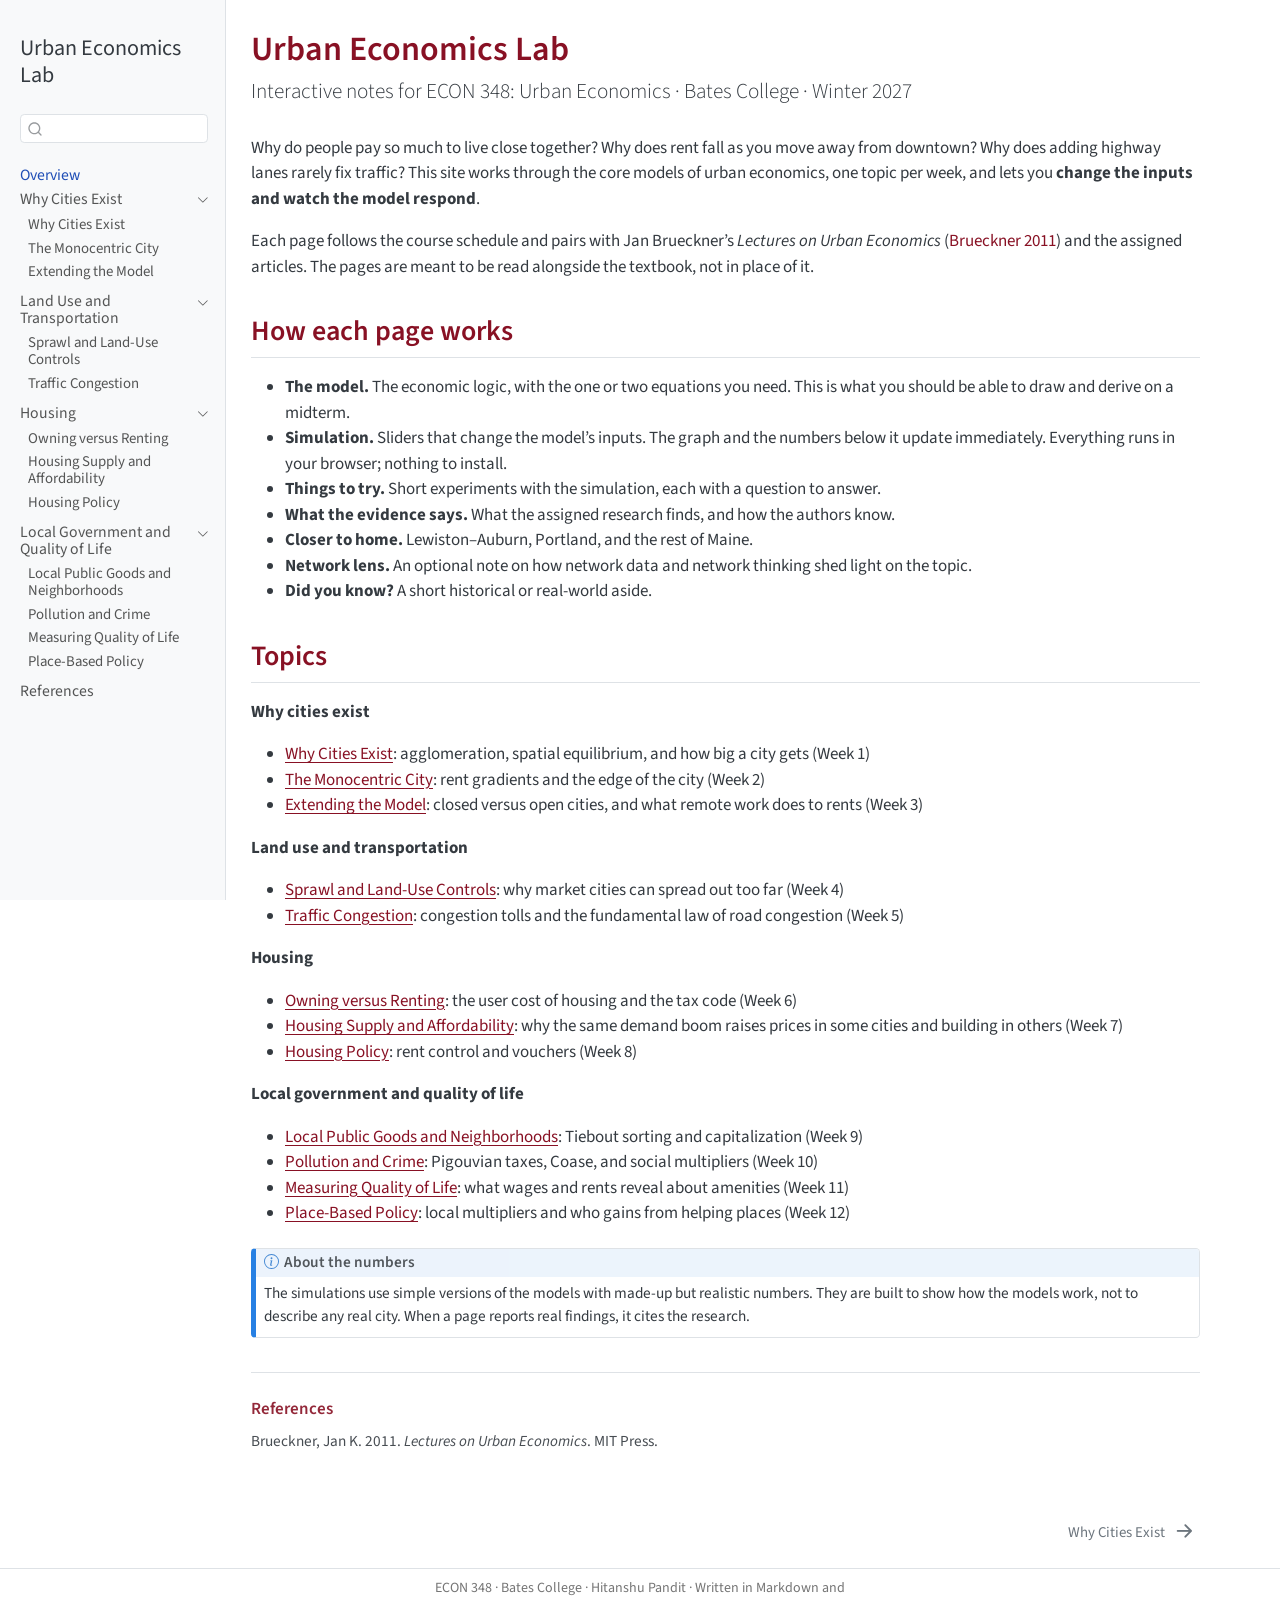
==== docs/index.html @ 3b9b89e2 "Urban Economics Lab: interactive notes for ECON 348 Twelve topic pages following the Winter 2027 syl" ====
<!DOCTYPE html>
<html xmlns="http://www.w3.org/1999/xhtml" lang="en" xml:lang="en"><head>

<meta charset="utf-8">
<meta name="generator" content="quarto-1.10.20">

<meta name="viewport" content="width=device-width, initial-scale=1.0, user-scalable=yes">


<title>Urban Economics Lab</title>
<style>
/* Default styles provided by pandoc.
** See https://pandoc.org/MANUAL.html#variables-for-html for config info.
*/
span.smallcaps{font-variant: small-caps;}
div.columns{display: flex; gap: 1.5em;}
div.column{flex: auto;}
@media screen {
div.columns{gap: min(4vw, 1.5em);}
div.column{overflow-x: auto;}
}
div.hanging-indent{margin-left: 1.5em; text-indent: -1.5em;}
ul.task-list{list-style: none;}
ul.task-list li input[type="checkbox"] {
  width: 0.8em;
  margin: 0 0.8em 0.2em -1em; /* quarto-specific, see https://github.com/quarto-dev/quarto-cli/issues/4556 */ 
  vertical-align: middle;
}
/* CSS for citations */
div.csl-bib-body { }
div.csl-entry {
  clear: both;
}
.hanging-indent div.csl-entry {
  margin-left:2em;
  text-indent:-2em;
}
div.csl-left-margin {
  min-width:2em;
  float:left;
}
div.csl-right-inline {
  margin-left:2em;
  padding-left:1em;
}
div.csl-indent {
  margin-left: 2em;
}</style>


<script src="site_libs/quarto-nav/quarto-nav.js"></script>
<script src="site_libs/quarto-nav/headroom.min.js"></script>
<script src="site_libs/clipboard/clipboard.min.js"></script>
<script src="site_libs/quarto-search/autocomplete.umd.js"></script>
<script src="site_libs/quarto-search/fuse.min.js"></script>
<script src="site_libs/quarto-search/quarto-search.js"></script>
<meta name="quarto:offset" content="./">
<link href="./why-cities.html" rel="next">
<script src="site_libs/quarto-html/quarto.js" type="module"></script>
<script src="site_libs/quarto-html/tabsets/tabsets.js" type="module"></script>
<script src="site_libs/quarto-html/popper.min.js"></script>
<script src="site_libs/quarto-html/tippy.umd.min.js"></script>
<script src="site_libs/quarto-html/anchor.min.js"></script>
<link href="site_libs/quarto-html/tippy.css" rel="stylesheet">
<link href="site_libs/quarto-html/quarto-syntax-highlighting-17888a1159294d3eb470f19f6f52f5a5.css" rel="stylesheet" id="quarto-text-highlighting-styles">
<script src="site_libs/bootstrap/bootstrap.min.js"></script>
<link href="site_libs/bootstrap/bootstrap-icons.css" rel="stylesheet">
<link href="site_libs/bootstrap/bootstrap-2c353fb1ee9795f3e46801e7bd733d82.min.css" rel="stylesheet" append-hash="true" id="quarto-bootstrap" data-mode="light">
<script id="quarto-search-options" type="application/json">{
  "location": "sidebar",
  "copy-button": false,
  "collapse-after": 3,
  "panel-placement": "start",
  "type": "textbox",
  "limit": 50,
  "keyboard-shortcut": [
    "f",
    "/",
    "s"
  ],
  "show-item-context": false,
  "language": {
    "search-no-results-text": "No results",
    "search-matching-documents-text": "matching documents",
    "search-copy-link-title": "Copy link to search",
    "search-hide-matches-text": "Hide additional matches",
    "search-more-match-text": "more match in this document",
    "search-more-matches-text": "more matches in this document",
    "search-clear-button-title": "Clear",
    "search-text-placeholder": "",
    "search-detached-cancel-button-title": "Cancel",
    "search-submit-button-title": "Submit",
    "search-label": "Search"
  }
}</script>


<link rel="stylesheet" href="styles.css">
</head>

<body class="nav-sidebar docked fullcontent quarto-light">

<div id="quarto-search-results"></div>
  <header id="quarto-header" class="headroom fixed-top">
  <nav class="quarto-secondary-nav">
    <div class="container-fluid d-flex">
      <button type="button" class="quarto-btn-toggle btn" data-bs-toggle="collapse" role="button" data-bs-target=".quarto-sidebar-collapse-item" aria-controls="quarto-sidebar" aria-expanded="false" aria-label="Toggle sidebar navigation" onclick="if (window.quartoToggleHeadroom) { window.quartoToggleHeadroom(); }">
        <i class="bi bi-layout-text-sidebar-reverse"></i>
      </button>
        <nav class="quarto-page-breadcrumbs" aria-label="breadcrumb"><ol class="breadcrumb"><li class="breadcrumb-item"><a href="./index.html">Overview</a></li></ol></nav>
        <a class="flex-grow-1" role="navigation" data-bs-toggle="collapse" data-bs-target=".quarto-sidebar-collapse-item" aria-controls="quarto-sidebar" aria-expanded="false" aria-label="Toggle sidebar navigation" onclick="if (window.quartoToggleHeadroom) { window.quartoToggleHeadroom(); }">      
        </a>
      <button type="button" class="btn quarto-search-button" aria-label="Search" onclick="window.quartoOpenSearch();">
        <i class="bi bi-search"></i>
      </button>
    </div>
  </nav>
</header>
<!-- content -->
<div id="quarto-content" class="quarto-container page-columns page-rows-contents page-layout-article">
<!-- sidebar -->
  <nav id="quarto-sidebar" class="sidebar collapse collapse-horizontal quarto-sidebar-collapse-item sidebar-navigation docked overflow-auto">
    <div class="pt-lg-2 mt-2 text-left sidebar-header">
    <div class="sidebar-title mb-0 py-0">
      <a href="./">Urban Economics Lab</a> 
    </div>
      </div>
        <div class="mt-2 flex-shrink-0 align-items-center">
        <div class="sidebar-search">
        <div id="quarto-search" class="" title="Search"></div>
        </div>
        </div>
    <div class="sidebar-menu-container"> 
    <ul class="list-unstyled mt-1">
        <li class="sidebar-item">
  <div class="sidebar-item-container"> 
  <a href="./index.html" class="sidebar-item-text sidebar-link active">
 <span class="menu-text">Overview</span></a>
  </div>
</li>
        <li class="sidebar-item sidebar-item-section">
      <div class="sidebar-item-container"> 
            <a class="sidebar-item-text sidebar-link text-start" data-bs-toggle="collapse" data-bs-target="#quarto-sidebar-section-1" role="navigation" aria-expanded="true">
 <span class="menu-text">Why Cities Exist</span></a>
          <a class="sidebar-item-toggle text-start" data-bs-toggle="collapse" data-bs-target="#quarto-sidebar-section-1" role="navigation" aria-expanded="true" aria-label="Toggle section">
            <i class="bi bi-chevron-right ms-2"></i>
          </a> 
      </div>
      <ul id="quarto-sidebar-section-1" class="collapse list-unstyled sidebar-section depth1 show">  
          <li class="sidebar-item">
  <div class="sidebar-item-container"> 
  <a href="./why-cities.html" class="sidebar-item-text sidebar-link">
 <span class="menu-text">Why Cities Exist</span></a>
  </div>
</li>
          <li class="sidebar-item">
  <div class="sidebar-item-container"> 
  <a href="./monocentric-city.html" class="sidebar-item-text sidebar-link">
 <span class="menu-text">The Monocentric City</span></a>
  </div>
</li>
          <li class="sidebar-item">
  <div class="sidebar-item-container"> 
  <a href="./extending-model.html" class="sidebar-item-text sidebar-link">
 <span class="menu-text">Extending the Model</span></a>
  </div>
</li>
      </ul>
  </li>
        <li class="sidebar-item sidebar-item-section">
      <div class="sidebar-item-container"> 
            <a class="sidebar-item-text sidebar-link text-start" data-bs-toggle="collapse" data-bs-target="#quarto-sidebar-section-2" role="navigation" aria-expanded="true">
 <span class="menu-text">Land Use and Transportation</span></a>
          <a class="sidebar-item-toggle text-start" data-bs-toggle="collapse" data-bs-target="#quarto-sidebar-section-2" role="navigation" aria-expanded="true" aria-label="Toggle section">
            <i class="bi bi-chevron-right ms-2"></i>
          </a> 
      </div>
      <ul id="quarto-sidebar-section-2" class="collapse list-unstyled sidebar-section depth1 show">  
          <li class="sidebar-item">
  <div class="sidebar-item-container"> 
  <a href="./sprawl.html" class="sidebar-item-text sidebar-link">
 <span class="menu-text">Sprawl and Land-Use Controls</span></a>
  </div>
</li>
          <li class="sidebar-item">
  <div class="sidebar-item-container"> 
  <a href="./congestion.html" class="sidebar-item-text sidebar-link">
 <span class="menu-text">Traffic Congestion</span></a>
  </div>
</li>
      </ul>
  </li>
        <li class="sidebar-item sidebar-item-section">
      <div class="sidebar-item-container"> 
            <a class="sidebar-item-text sidebar-link text-start" data-bs-toggle="collapse" data-bs-target="#quarto-sidebar-section-3" role="navigation" aria-expanded="true">
 <span class="menu-text">Housing</span></a>
          <a class="sidebar-item-toggle text-start" data-bs-toggle="collapse" data-bs-target="#quarto-sidebar-section-3" role="navigation" aria-expanded="true" aria-label="Toggle section">
            <i class="bi bi-chevron-right ms-2"></i>
          </a> 
      </div>
      <ul id="quarto-sidebar-section-3" class="collapse list-unstyled sidebar-section depth1 show">  
          <li class="sidebar-item">
  <div class="sidebar-item-container"> 
  <a href="./tenure-choice.html" class="sidebar-item-text sidebar-link">
 <span class="menu-text">Owning versus Renting</span></a>
  </div>
</li>
          <li class="sidebar-item">
  <div class="sidebar-item-container"> 
  <a href="./housing-supply.html" class="sidebar-item-text sidebar-link">
 <span class="menu-text">Housing Supply and Affordability</span></a>
  </div>
</li>
          <li class="sidebar-item">
  <div class="sidebar-item-container"> 
  <a href="./housing-policy.html" class="sidebar-item-text sidebar-link">
 <span class="menu-text">Housing Policy</span></a>
  </div>
</li>
      </ul>
  </li>
        <li class="sidebar-item sidebar-item-section">
      <div class="sidebar-item-container"> 
            <a class="sidebar-item-text sidebar-link text-start" data-bs-toggle="collapse" data-bs-target="#quarto-sidebar-section-4" role="navigation" aria-expanded="true">
 <span class="menu-text">Local Government and Quality of Life</span></a>
          <a class="sidebar-item-toggle text-start" data-bs-toggle="collapse" data-bs-target="#quarto-sidebar-section-4" role="navigation" aria-expanded="true" aria-label="Toggle section">
            <i class="bi bi-chevron-right ms-2"></i>
          </a> 
      </div>
      <ul id="quarto-sidebar-section-4" class="collapse list-unstyled sidebar-section depth1 show">  
          <li class="sidebar-item">
  <div class="sidebar-item-container"> 
  <a href="./neighborhoods.html" class="sidebar-item-text sidebar-link">
 <span class="menu-text">Local Public Goods and Neighborhoods</span></a>
  </div>
</li>
          <li class="sidebar-item">
  <div class="sidebar-item-container"> 
  <a href="./pollution-crime.html" class="sidebar-item-text sidebar-link">
 <span class="menu-text">Pollution and Crime</span></a>
  </div>
</li>
          <li class="sidebar-item">
  <div class="sidebar-item-container"> 
  <a href="./quality-of-life.html" class="sidebar-item-text sidebar-link">
 <span class="menu-text">Measuring Quality of Life</span></a>
  </div>
</li>
          <li class="sidebar-item">
  <div class="sidebar-item-container"> 
  <a href="./place-based.html" class="sidebar-item-text sidebar-link">
 <span class="menu-text">Place-Based Policy</span></a>
  </div>
</li>
      </ul>
  </li>
        <li class="sidebar-item">
  <div class="sidebar-item-container"> 
  <a href="./references.html" class="sidebar-item-text sidebar-link">
 <span class="menu-text">References</span></a>
  </div>
</li>
    </ul>
    </div>
</nav>
<div id="quarto-sidebar-glass" class="quarto-sidebar-collapse-item" data-bs-toggle="collapse" data-bs-target=".quarto-sidebar-collapse-item"></div>
<!-- margin-sidebar -->
    
<!-- main -->
<main class="content" id="quarto-document-content">

<header id="title-block-header" class="quarto-title-block default">
<div class="quarto-title">
<h1 class="title">Urban Economics Lab</h1>
<p class="subtitle lead">Interactive notes for ECON 348: Urban Economics · Bates College · Winter 2027</p>
</div>



<div class="quarto-title-meta">

    
  
    
  </div>
  


</header>


<p>Why do people pay so much to live close together? Why does rent fall as you move away from downtown? Why does adding highway lanes rarely fix traffic? This site works through the core models of urban economics, one topic per week, and lets you <strong>change the inputs and watch the model respond</strong>.</p>
<p>Each page follows the course schedule and pairs with Jan Brueckner’s <em>Lectures on Urban Economics</em> <span class="citation" data-cites="brueckner2011">(<a href="#ref-brueckner2011" role="doc-biblioref">Brueckner 2011</a>)</span> and the assigned articles. The pages are meant to be read alongside the textbook, not in place of it.</p>
<section id="how-each-page-works" class="level2">
<h2 class="anchored" data-anchor-id="how-each-page-works">How each page works</h2>
<ul>
<li><strong>The model.</strong> The economic logic, with the one or two equations you need. This is what you should be able to draw and derive on a midterm.</li>
<li><strong>Simulation.</strong> Sliders that change the model’s inputs. The graph and the numbers below it update immediately. Everything runs in your browser; nothing to install.</li>
<li><strong>Things to try.</strong> Short experiments with the simulation, each with a question to answer.</li>
<li><strong>What the evidence says.</strong> What the assigned research finds, and how the authors know.</li>
<li><strong>Closer to home.</strong> Lewiston–Auburn, Portland, and the rest of Maine.</li>
<li><strong>Network lens.</strong> An optional note on how network data and network thinking shed light on the topic.</li>
<li><strong>Did you know?</strong> A short historical or real-world aside.</li>
</ul>
</section>
<section id="topics" class="level2">
<h2 class="anchored" data-anchor-id="topics">Topics</h2>
<p><strong>Why cities exist</strong></p>
<ul>
<li><a href="./why-cities.html">Why Cities Exist</a>: agglomeration, spatial equilibrium, and how big a city gets (Week 1)</li>
<li><a href="./monocentric-city.html">The Monocentric City</a>: rent gradients and the edge of the city (Week 2)</li>
<li><a href="./extending-model.html">Extending the Model</a>: closed versus open cities, and what remote work does to rents (Week 3)</li>
</ul>
<p><strong>Land use and transportation</strong></p>
<ul>
<li><a href="./sprawl.html">Sprawl and Land-Use Controls</a>: why market cities can spread out too far (Week 4)</li>
<li><a href="./congestion.html">Traffic Congestion</a>: congestion tolls and the fundamental law of road congestion (Week 5)</li>
</ul>
<p><strong>Housing</strong></p>
<ul>
<li><a href="./tenure-choice.html">Owning versus Renting</a>: the user cost of housing and the tax code (Week 6)</li>
<li><a href="./housing-supply.html">Housing Supply and Affordability</a>: why the same demand boom raises prices in some cities and building in others (Week 7)</li>
<li><a href="./housing-policy.html">Housing Policy</a>: rent control and vouchers (Week 8)</li>
</ul>
<p><strong>Local government and quality of life</strong></p>
<ul>
<li><a href="./neighborhoods.html">Local Public Goods and Neighborhoods</a>: Tiebout sorting and capitalization (Week 9)</li>
<li><a href="./pollution-crime.html">Pollution and Crime</a>: Pigouvian taxes, Coase, and social multipliers (Week 10)</li>
<li><a href="./quality-of-life.html">Measuring Quality of Life</a>: what wages and rents reveal about amenities (Week 11)</li>
<li><a href="./place-based.html">Place-Based Policy</a>: local multipliers and who gains from helping places (Week 12)</li>
</ul>
<div class="callout callout-style-default callout-note callout-titled">
<div class="callout-header d-flex align-content-center">
<div class="callout-icon-container">
<i class="callout-icon"></i>
</div>
<div class="callout-title-container flex-fill">
<span class="screen-reader-only">Note</span>About the numbers
</div>
</div>
<div class="callout-body-container callout-body">
<p>The simulations use simple versions of the models with made-up but realistic numbers. They are built to show how the models work, not to describe any real city. When a page reports real findings, it cites the research.</p>
</div>
</div>



</section>

<div id="quarto-appendix" class="default"><section class="quarto-appendix-contents" role="doc-bibliography" id="quarto-bibliography"><h2 class="anchored quarto-appendix-heading">References</h2><div id="refs" class="references csl-bib-body hanging-indent" role="list">
<div id="ref-brueckner2011" class="csl-entry" role="listitem">
Brueckner, Jan K. 2011. <em>Lectures on Urban Economics</em>. MIT Press.
</div>
</div></section></div></main> <!-- /main -->
<script id="quarto-html-after-body" type="application/javascript">
  window.document.addEventListener("DOMContentLoaded", function (event) {
    const icon = "";
    const anchorJS = new window.AnchorJS();
    anchorJS.options = {
      placement: 'right',
      icon: icon
    };
    anchorJS.add('.anchored');
    const isCodeAnnotation = (el) => {
      for (const clz of el.classList) {
        if (clz.startsWith('code-annotation-')) {                     
          return true;
        }
      }
      return false;
    }
    const onCopySuccess = function(e) {
      // button target
      const button = e.trigger;
      // don't keep focus
      button.blur();
      // flash "checked"
      button.classList.add('code-copy-button-checked');
      var currentTitle = button.getAttribute("title");
      button.setAttribute("title", "Copied!");
      let tooltip;
      if (window.bootstrap) {
        button.setAttribute("data-bs-toggle", "tooltip");
        button.setAttribute("data-bs-placement", "left");
        button.setAttribute("data-bs-title", "Copied!");
        tooltip = new bootstrap.Tooltip(button, 
          { trigger: "manual", 
            customClass: "code-copy-button-tooltip",
            offset: [0, -8]});
        tooltip.show();    
      }
      setTimeout(function() {
        if (tooltip) {
          tooltip.hide();
          button.removeAttribute("data-bs-title");
          button.removeAttribute("data-bs-toggle");
          button.removeAttribute("data-bs-placement");
        }
        button.setAttribute("title", currentTitle);
        button.classList.remove('code-copy-button-checked');
      }, 1000);
      // clear code selection
      e.clearSelection();
    }
    const getTextToCopy = function(trigger) {
      const outerScaffold = trigger.parentElement.cloneNode(true);
      const codeEl = outerScaffold.querySelector('code');
      for (const childEl of codeEl.children) {
        if (isCodeAnnotation(childEl)) {
          childEl.remove();
        }
      }
      return codeEl.innerText;
    }
    const clipboard = new window.ClipboardJS('.code-copy-button:not([data-in-quarto-modal])', {
      text: getTextToCopy
    });
    clipboard.on('success', onCopySuccess);
    if (window.document.getElementById('quarto-embedded-source-code-modal')) {
      const clipboardModal = new window.ClipboardJS('.code-copy-button[data-in-quarto-modal]', {
        text: getTextToCopy,
        container: window.document.getElementById('quarto-embedded-source-code-modal')
      });
      clipboardModal.on('success', onCopySuccess);
    }
      var localhostRegex = new RegExp(/^(?:http|https):\/\/localhost\:?[0-9]*\//);
      var mailtoRegex = new RegExp(/^mailto:/);
        var filterRegex = new RegExp('/' + window.location.host + '/');
      var isInternal = (href) => {
          return filterRegex.test(href) || localhostRegex.test(href) || mailtoRegex.test(href);
      }
      // Inspect non-navigation links and adorn them if external
     var links = window.document.querySelectorAll('a[href]:not(.nav-link):not(.navbar-brand):not(.toc-action):not(.sidebar-link):not(.sidebar-item-toggle):not(.pagination-link):not(.no-external):not([aria-hidden]):not(.dropdown-item):not(.quarto-navigation-tool):not(.about-link)');
      for (var i=0; i<links.length; i++) {
        const link = links[i];
        if (!isInternal(link.href)) {
          // undo the damage that might have been done by quarto-nav.js in the case of
          // links that we want to consider external
          if (link.dataset.originalHref !== undefined) {
            link.href = link.dataset.originalHref;
          }
        }
      }
    function tippyHover(el, contentFn, onTriggerFn, onUntriggerFn) {
      const config = {
        allowHTML: true,
        maxWidth: 500,
        delay: 100,
        arrow: false,
        appendTo: function(el) {
            return el.parentElement;
        },
        interactive: true,
        interactiveBorder: 10,
        theme: 'quarto',
        placement: 'bottom-start',
      };
      if (contentFn) {
        config.content = contentFn;
      }
      if (onTriggerFn) {
        config.onTrigger = onTriggerFn;
      }
      if (onUntriggerFn) {
        config.onUntrigger = onUntriggerFn;
      }
      window.tippy(el, config); 
    }
    const noterefs = window.document.querySelectorAll('a[role="doc-noteref"]');
    for (var i=0; i<noterefs.length; i++) {
      const ref = noterefs[i];
      tippyHover(ref, function() {
        // use id or data attribute instead here
        let href = ref.getAttribute('data-footnote-href') || ref.getAttribute('href');
        try { href = new URL(href).hash; } catch {}
        const id = href.replace(/^#\/?/, "");
        const note = window.document.getElementById(id);
        if (note) {
          return note.innerHTML;
        } else {
          return "";
        }
      });
    }
    const xrefs = window.document.querySelectorAll('a.quarto-xref');
    const processXRef = (id, note) => {
      // Strip column container classes
      const stripColumnClz = (el) => {
        el.classList.remove("page-full", "page-columns");
        if (el.children) {
          for (const child of el.children) {
            stripColumnClz(child);
          }
        }
      }
      stripColumnClz(note)
      if (id === null || id.startsWith('sec-')) {
        // Special case sections, only their first couple elements
        const container = document.createElement("div");
        if (note.children && note.children.length > 2) {
          container.appendChild(note.children[0].cloneNode(true));
          for (let i = 1; i < note.children.length; i++) {
            const child = note.children[i];
            if (child.tagName === "P" && child.innerText === "") {
              continue;
            } else {
              container.appendChild(child.cloneNode(true));
              break;
            }
          }
          if (window.Quarto?.typesetMath) {
            window.Quarto.typesetMath(container);
          }
          return container.innerHTML
        } else {
          if (window.Quarto?.typesetMath) {
            window.Quarto.typesetMath(note);
          }
          return note.innerHTML;
        }
      } else {
        // Remove any anchor links if they are present
        const anchorLink = note.querySelector('a.anchorjs-link');
        if (anchorLink) {
          anchorLink.remove();
        }
        if (window.Quarto?.typesetMath) {
          window.Quarto.typesetMath(note);
        }
        if (note.classList.contains("callout")) {
          return note.outerHTML;
        } else {
          return note.innerHTML;
        }
      }
    }
    for (var i=0; i<xrefs.length; i++) {
      const xref = xrefs[i];
      tippyHover(xref, undefined, function(instance) {
        instance.disable();
        let url = xref.getAttribute('href');
        let hash = undefined; 
        if (url.startsWith('#')) {
          hash = url;
        } else {
          try { hash = new URL(url).hash; } catch {}
        }
        if (hash) {
          const id = hash.replace(/^#\/?/, "");
          const note = window.document.getElementById(id);
          if (note !== null) {
            try {
              const html = processXRef(id, note.cloneNode(true));
              instance.setContent(html);
            } finally {
              instance.enable();
              instance.show();
            }
          } else {
            // See if we can fetch this
            fetch(url.split('#')[0])
            .then(res => res.text())
            .then(html => {
              const parser = new DOMParser();
              const htmlDoc = parser.parseFromString(html, "text/html");
              const note = htmlDoc.getElementById(id);
              if (note !== null) {
                const html = processXRef(id, note);
                instance.setContent(html);
              } 
            }).finally(() => {
              instance.enable();
              instance.show();
            });
          }
        } else {
          // See if we can fetch a full url (with no hash to target)
          // This is a special case and we should probably do some content thinning / targeting
          fetch(url)
          .then(res => res.text())
          .then(html => {
            const parser = new DOMParser();
            const htmlDoc = parser.parseFromString(html, "text/html");
            const note = htmlDoc.querySelector('main.content');
            if (note !== null) {
              // This should only happen for chapter cross references
              // (since there is no id in the URL)
              // remove the first header
              if (note.children.length > 0 && note.children[0].tagName === "HEADER") {
                note.children[0].remove();
              }
              const html = processXRef(null, note);
              instance.setContent(html);
            } 
          }).finally(() => {
            instance.enable();
            instance.show();
          });
        }
      }, function(instance) {
      });
    }
        let selectedAnnoteEl;
        const selectorForAnnotation = ( cell, annotation) => {
          let cellAttr = 'data-code-cell="' + cell + '"';
          let lineAttr = 'data-code-annotation="' +  annotation + '"';
          const selector = 'span[' + cellAttr + '][' + lineAttr + ']';
          return selector;
        }
        const selectCodeLines = (annoteEl) => {
          const doc = window.document;
          const targetCell = annoteEl.getAttribute("data-target-cell");
          const targetAnnotation = annoteEl.getAttribute("data-target-annotation");
          const annoteSpan = window.document.querySelector(selectorForAnnotation(targetCell, targetAnnotation));
          const lines = annoteSpan.getAttribute("data-code-lines").split(",");
          const lineIds = lines.map((line) => {
            return targetCell + "-" + line;
          })
          let top = null;
          let height = null;
          let parent = null;
          if (lineIds.length > 0) {
              //compute the position of the single el (top and bottom and make a div)
              const el = window.document.getElementById(lineIds[0]);
              top = el.offsetTop;
              height = el.offsetHeight;
              parent = el.parentElement.parentElement;
            if (lineIds.length > 1) {
              const lastEl = window.document.getElementById(lineIds[lineIds.length - 1]);
              const bottom = lastEl.offsetTop + lastEl.offsetHeight;
              height = bottom - top;
            }
            if (top !== null && height !== null && parent !== null) {
              // cook up a div (if necessary) and position it 
              let div = window.document.getElementById("code-annotation-line-highlight");
              if (div === null) {
                div = window.document.createElement("div");
                div.setAttribute("id", "code-annotation-line-highlight");
                div.style.position = 'absolute';
                parent.appendChild(div);
              }
              div.style.top = top - 2 + "px";
              div.style.height = height + 4 + "px";
              div.style.left = 0;
              let gutterDiv = window.document.getElementById("code-annotation-line-highlight-gutter");
              if (gutterDiv === null) {
                gutterDiv = window.document.createElement("div");
                gutterDiv.setAttribute("id", "code-annotation-line-highlight-gutter");
                gutterDiv.style.position = 'absolute';
                const codeCell = window.document.getElementById(targetCell);
                const gutter = codeCell.querySelector('.code-annotation-gutter');
                gutter.appendChild(gutterDiv);
              }
              gutterDiv.style.top = top - 2 + "px";
              gutterDiv.style.height = height + 4 + "px";
            }
            selectedAnnoteEl = annoteEl;
          }
        };
        const unselectCodeLines = () => {
          const elementsIds = ["code-annotation-line-highlight", "code-annotation-line-highlight-gutter"];
          elementsIds.forEach((elId) => {
            const div = window.document.getElementById(elId);
            if (div) {
              div.remove();
            }
          });
          selectedAnnoteEl = undefined;
        };
          // Handle positioning of the toggle
      window.addEventListener(
        "resize",
        throttle(() => {
          elRect = undefined;
          if (selectedAnnoteEl) {
            selectCodeLines(selectedAnnoteEl);
          }
        }, 10)
      );
      function throttle(fn, ms) {
      let throttle = false;
      let timer;
        return (...args) => {
          if(!throttle) { // first call gets through
              fn.apply(this, args);
              throttle = true;
          } else { // all the others get throttled
              if(timer) clearTimeout(timer); // cancel #2
              timer = setTimeout(() => {
                fn.apply(this, args);
                timer = throttle = false;
              }, ms);
          }
        };
      }
        // Attach click handler to the DT
        const annoteDls = window.document.querySelectorAll('dt[data-target-cell]');
        for (const annoteDlNode of annoteDls) {
          annoteDlNode.addEventListener('click', (event) => {
            const clickedEl = event.target;
            if (clickedEl !== selectedAnnoteEl) {
              unselectCodeLines();
              const activeEl = window.document.querySelector('dt[data-target-cell].code-annotation-active');
              if (activeEl) {
                activeEl.classList.remove('code-annotation-active');
              }
              selectCodeLines(clickedEl);
              clickedEl.classList.add('code-annotation-active');
            } else {
              // Unselect the line
              unselectCodeLines();
              clickedEl.classList.remove('code-annotation-active');
            }
          });
        }
    const findCites = (el) => {
      const parentEl = el.parentElement;
      if (parentEl) {
        const cites = parentEl.dataset.cites;
        if (cites) {
          return {
            el,
            cites: cites.split(' ')
          };
        } else {
          return findCites(el.parentElement)
        }
      } else {
        return undefined;
      }
    };
    var bibliorefs = window.document.querySelectorAll('a[role="doc-biblioref"]');
    for (var i=0; i<bibliorefs.length; i++) {
      const ref = bibliorefs[i];
      const citeInfo = findCites(ref);
      if (citeInfo) {
        tippyHover(citeInfo.el, function() {
          var popup = window.document.createElement('div');
          citeInfo.cites.forEach(function(cite) {
            var citeDiv = window.document.createElement('div');
            citeDiv.classList.add('hanging-indent');
            citeDiv.classList.add('csl-entry');
            var biblioDiv = window.document.getElementById('ref-' + cite);
            if (biblioDiv) {
              citeDiv.innerHTML = biblioDiv.innerHTML;
            }
            popup.appendChild(citeDiv);
          });
          return popup.innerHTML;
        });
      }
    }
  });
  </script>
<nav class="page-navigation">
  <div class="nav-page nav-page-previous">
  </div>
  <div class="nav-page nav-page-next">
      <a href="./why-cities.html" class="pagination-link" aria-label="Why Cities Exist">
        <span class="nav-page-text">Why Cities Exist</span> <i class="bi bi-arrow-right-short"></i>
      </a>
  </div>
</nav>
</div> <!-- /content -->
<footer class="footer">
  <div class="nav-footer">
    <div class="nav-footer-left">
      &nbsp;
    </div>   
    <div class="nav-footer-center">
<p>ECON 348 · Bates College · Hitanshu Pandit · Written in Markdown and rendered with Quarto</p>
</div>
    <div class="nav-footer-right">
      &nbsp;
    </div>
  </div>
</footer>




</body></html>
---- docs/site_libs/quarto-html/tippy.css ----
.tippy-box[data-animation=fade][data-state=hidden]{opacity:0}[data-tippy-root]{max-width:calc(100vw - 10px)}.tippy-box{position:relative;background-color:#333;color:#fff;border-radius:4px;font-size:14px;line-height:1.4;white-space:normal;outline:0;transition-property:transform,visibility,opacity}.tippy-box[data-placement^=top]>.tippy-arrow{bottom:0}.tippy-box[data-placement^=top]>.tippy-arrow:before{bottom:-7px;left:0;border-width:8px 8px 0;border-top-color:initial;transform-origin:center top}.tippy-box[data-placement^=bottom]>.tippy-arrow{top:0}.tippy-box[data-placement^=bottom]>.tippy-arrow:before{top:-7px;left:0;border-width:0 8px 8px;border-bottom-color:initial;transform-origin:center bottom}.tippy-box[data-placement^=left]>.tippy-arrow{right:0}.tippy-box[data-placement^=left]>.tippy-arrow:before{border-width:8px 0 8px 8px;border-left-color:initial;right:-7px;transform-origin:center left}.tippy-box[data-placement^=right]>.tippy-arrow{left:0}.tippy-box[data-placement^=right]>.tippy-arrow:before{left:-7px;border-width:8px 8px 8px 0;border-right-color:initial;transform-origin:center right}.tippy-box[data-inertia][data-state=visible]{transition-timing-function:cubic-bezier(.54,1.5,.38,1.11)}.tippy-arrow{width:16px;height:16px;color:#333}.tippy-arrow:before{content:"";position:absolute;border-color:transparent;border-style:solid}.tippy-content{position:relative;padding:5px 9px;z-index:1}
---- docs/site_libs/quarto-html/quarto-syntax-highlighting-17888a1159294d3eb470f19f6f52f5a5.css ----
/* quarto syntax highlight colors */
:root {
  --quarto-hl-ot-color: #003B4F;
  --quarto-hl-at-color: #657422;
  --quarto-hl-ss-color: #20794D;
  --quarto-hl-an-color: #5E5E5E;
  --quarto-hl-fu-color: #4758AB;
  --quarto-hl-st-color: #20794D;
  --quarto-hl-cf-color: #003B4F;
  --quarto-hl-op-color: #5E5E5E;
  --quarto-hl-er-color: #AD0000;
  --quarto-hl-bn-color: #AD0000;
  --quarto-hl-al-color: #AD0000;
  --quarto-hl-va-color: #111111;
  --quarto-hl-bu-color: inherit;
  --quarto-hl-ex-color: inherit;
  --quarto-hl-pp-color: #AD0000;
  --quarto-hl-in-color: #5E5E5E;
  --quarto-hl-vs-color: #20794D;
  --quarto-hl-wa-color: #5E5E5E;
  --quarto-hl-do-color: #5E5E5E;
  --quarto-hl-im-color: #00769E;
  --quarto-hl-ch-color: #20794D;
  --quarto-hl-dt-color: #AD0000;
  --quarto-hl-fl-color: #AD0000;
  --quarto-hl-co-color: #5E5E5E;
  --quarto-hl-cv-color: #5E5E5E;
  --quarto-hl-cn-color: #8f5902;
  --quarto-hl-sc-color: #5E5E5E;
  --quarto-hl-dv-color: #AD0000;
  --quarto-hl-kw-color: #003B4F;
}

/* other quarto variables */
:root {
  --quarto-font-monospace: SFMono-Regular, Menlo, Monaco, Consolas, "Liberation Mono", "Courier New", monospace;
}

/* syntax highlight based on Pandoc's rules */
pre > code.sourceCode > span {
  color: #003B4F;
}

code.sourceCode > span {
  color: #003B4F;
}

div.sourceCode,
div.sourceCode pre.sourceCode {
  color: #003B4F;
}

/* Normal */
code span {
  color: #003B4F;
}

/* Alert */
code span.al {
  color: #AD0000;
  font-style: inherit;
}

/* Annotation */
code span.an {
  color: #5E5E5E;
  font-style: inherit;
}

/* Attribute */
code span.at {
  color: #657422;
  font-style: inherit;
}

/* BaseN */
code span.bn {
  color: #AD0000;
  font-style: inherit;
}

/* BuiltIn */
code span.bu {
  font-style: inherit;
}

/* ControlFlow */
code span.cf {
  color: #003B4F;
  font-weight: bold;
  font-style: inherit;
}

/* Char */
code span.ch {
  color: #20794D;
  font-style: inherit;
}

/* Constant */
code span.cn {
  color: #8f5902;
  font-style: inherit;
}

/* Comment */
code span.co {
  color: #5E5E5E;
  font-style: inherit;
}

/* CommentVar */
code span.cv {
  color: #5E5E5E;
  font-style: italic;
}

/* Documentation */
code span.do {
  color: #5E5E5E;
  font-style: italic;
}

/* DataType */
code span.dt {
  color: #AD0000;
  font-style: inherit;
}

/* DecVal */
code span.dv {
  color: #AD0000;
  font-style: inherit;
}

/* Error */
code span.er {
  color: #AD0000;
  font-style: inherit;
}

/* Extension */
code span.ex {
  font-style: inherit;
}

/* Float */
code span.fl {
  color: #AD0000;
  font-style: inherit;
}

/* Function */
code span.fu {
  color: #4758AB;
  font-style: inherit;
}

/* Import */
code span.im {
  color: #00769E;
  font-style: inherit;
}

/* Information */
code span.in {
  color: #5E5E5E;
  font-style: inherit;
}

/* Keyword */
code span.kw {
  color: #003B4F;
  font-weight: bold;
  font-style: inherit;
}

/* Operator */
code span.op {
  color: #5E5E5E;
  font-style: inherit;
}

/* Other */
code span.ot {
  color: #003B4F;
  font-style: inherit;
}

/* Preprocessor */
code span.pp {
  color: #AD0000;
  font-style: inherit;
}

/* SpecialChar */
code span.sc {
  color: #5E5E5E;
  font-style: inherit;
}

/* SpecialString */
code span.ss {
  color: #20794D;
  font-style: inherit;
}

/* String */
code span.st {
  color: #20794D;
  font-style: inherit;
}

/* Variable */
code span.va {
  color: #111111;
  font-style: inherit;
}

/* VerbatimString */
code span.vs {
  color: #20794D;
  font-style: inherit;
}

/* Warning */
code span.wa {
  color: #5E5E5E;
  font-style: italic;
}

.prevent-inlining {
  content: "</";
}

/*# sourceMappingURL=fadfc755eec066e9e3d699cf819c3e33.css.map */
---- docs/styles.css ----
/* Bates garnet accents for the ECON 348 Urban Economics Lab */
:root {
  --garnet: #881124;
}

h1.title, h2, h3 {
  color: var(--garnet);
}

a {
  color: var(--garnet);
}

/* Simulation panels */
.sim {
  border: 1px solid rgba(136, 17, 36, 0.25);
  border-radius: 6px;
  padding: 0.75rem 1rem 0.25rem;
  margin: 1rem 0 1.5rem;
}

.sim form {
  margin-bottom: 0.25rem;
}

/* Give slider labels room so they don't wrap onto several lines */
.sim form {
  --label-width: 260px !important;
  --input-width: 220px !important;
}

@media (max-width: 700px) {
  .sim form {
    --label-width: 100% !important;
    --input-width: 100% !important;
  }
}

/* Readout of key numbers under each simulation */
.readout {
  font-variant-numeric: tabular-nums;
}

/* Optional "Network lens" sections */
.network-lens {
  border-left: 4px solid var(--garnet);
  background: rgba(136, 17, 36, 0.04);
  padding: 0.5rem 1rem;
  margin: 1.5rem 0;
  border-radius: 4px;
}

@media (prefers-color-scheme: dark) {
  .network-lens {
    background: rgba(255, 255, 255, 0.04);
  }
}
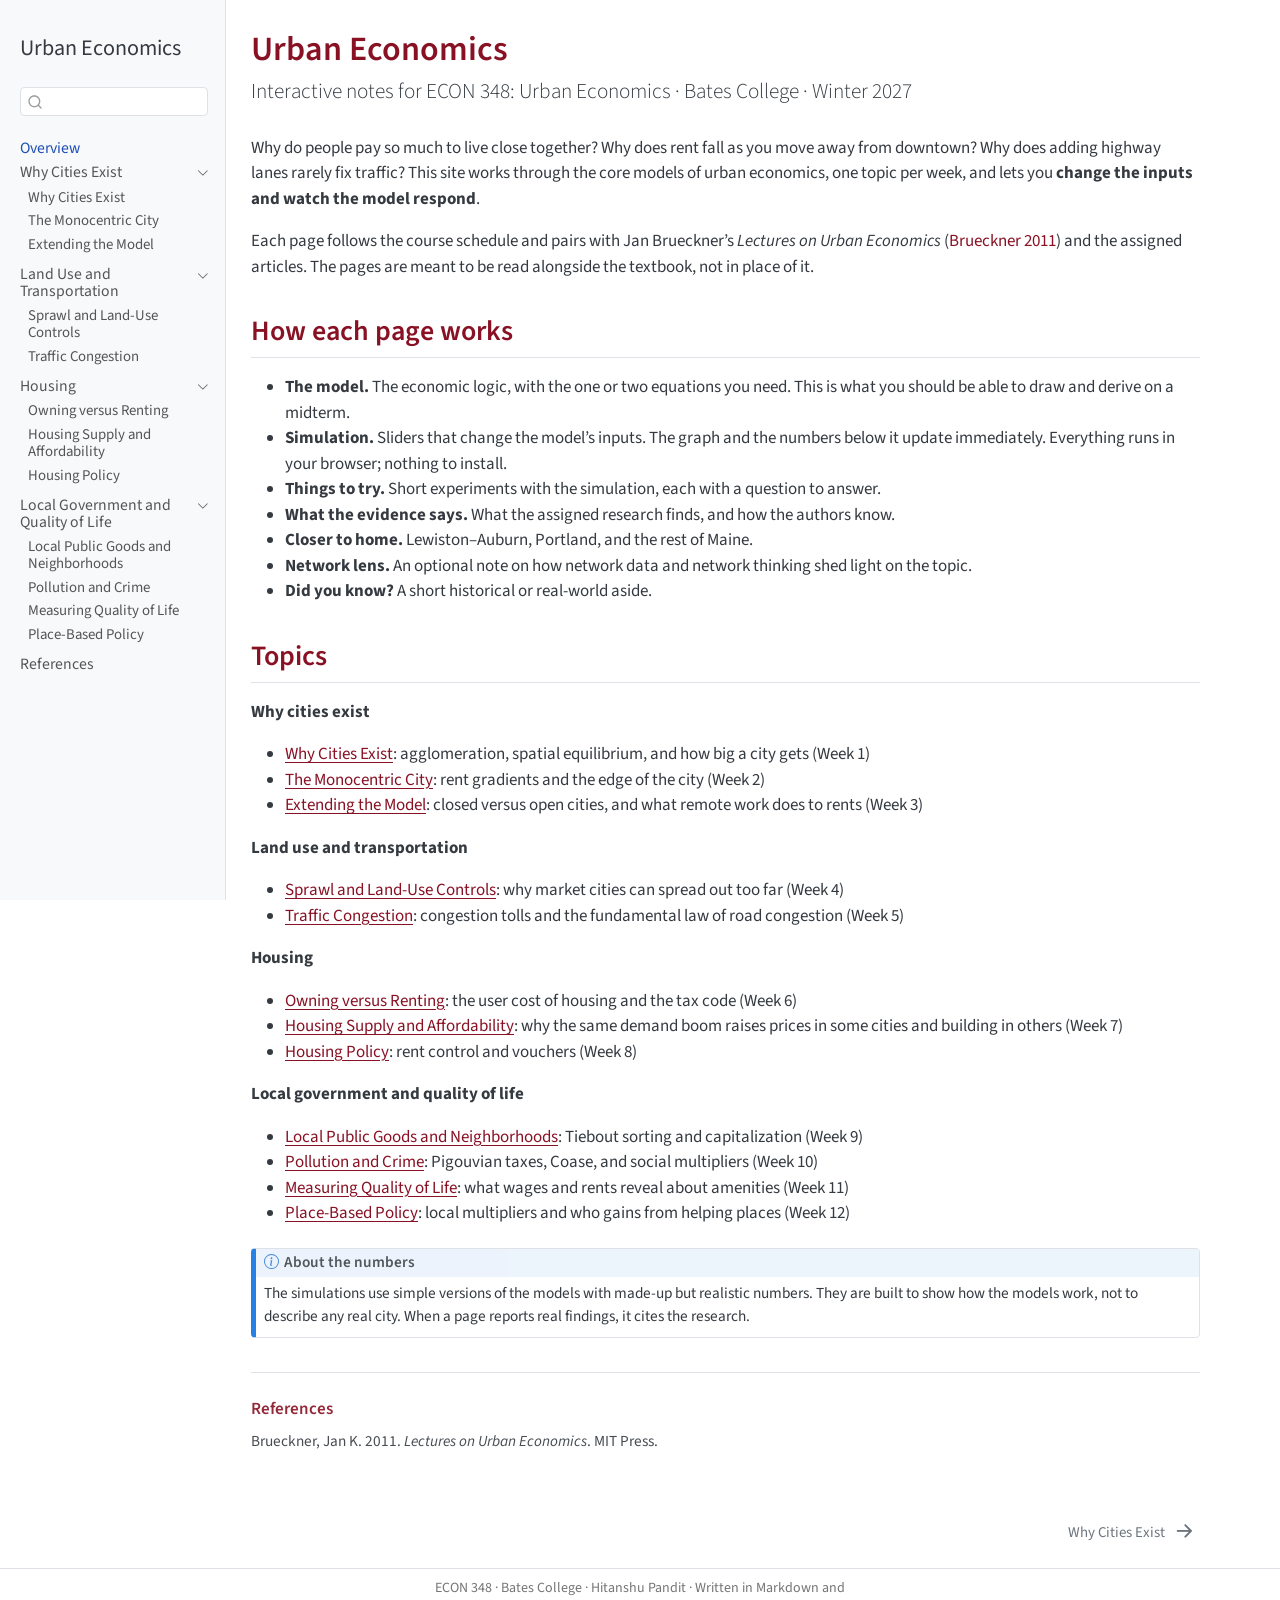
==== commit a0405255: "Drop "Lab" from the site title Co-Authored-By: Claude Opus 5.5 <noreply@anthropic.com>" ====
--- a/docs/index.html
+++ b/docs/index.html
@@ -7,7 +7,7 @@
 <meta name="viewport" content="width=device-width, initial-scale=1.0, user-scalable=yes">
 
 
-<title>Urban Economics Lab</title>
+<title>Urban Economics</title>
 <style>
 /* Default styles provided by pandoc.
 ** See https://pandoc.org/MANUAL.html#variables-for-html for config info.
@@ -122,7 +122,7 @@
   <nav id="quarto-sidebar" class="sidebar collapse collapse-horizontal quarto-sidebar-collapse-item sidebar-navigation docked overflow-auto">
     <div class="pt-lg-2 mt-2 text-left sidebar-header">
     <div class="sidebar-title mb-0 py-0">
-      <a href="./">Urban Economics Lab</a> 
+      <a href="./">Urban Economics</a> 
     </div>
       </div>
         <div class="mt-2 flex-shrink-0 align-items-center">
@@ -271,7 +271,7 @@
 
 <header id="title-block-header" class="quarto-title-block default">
 <div class="quarto-title">
-<h1 class="title">Urban Economics Lab</h1>
+<h1 class="title">Urban Economics</h1>
 <p class="subtitle lead">Interactive notes for ECON 348: Urban Economics · Bates College · Winter 2027</p>
 </div>
 
--- a/docs/styles.css
+++ b/docs/styles.css
@@ -1,4 +1,4 @@
-/* Bates garnet accents for the ECON 348 Urban Economics Lab */
+/* Bates garnet accents for the ECON 348 Urban Economics */
 :root {
   --garnet: #881124;
 }
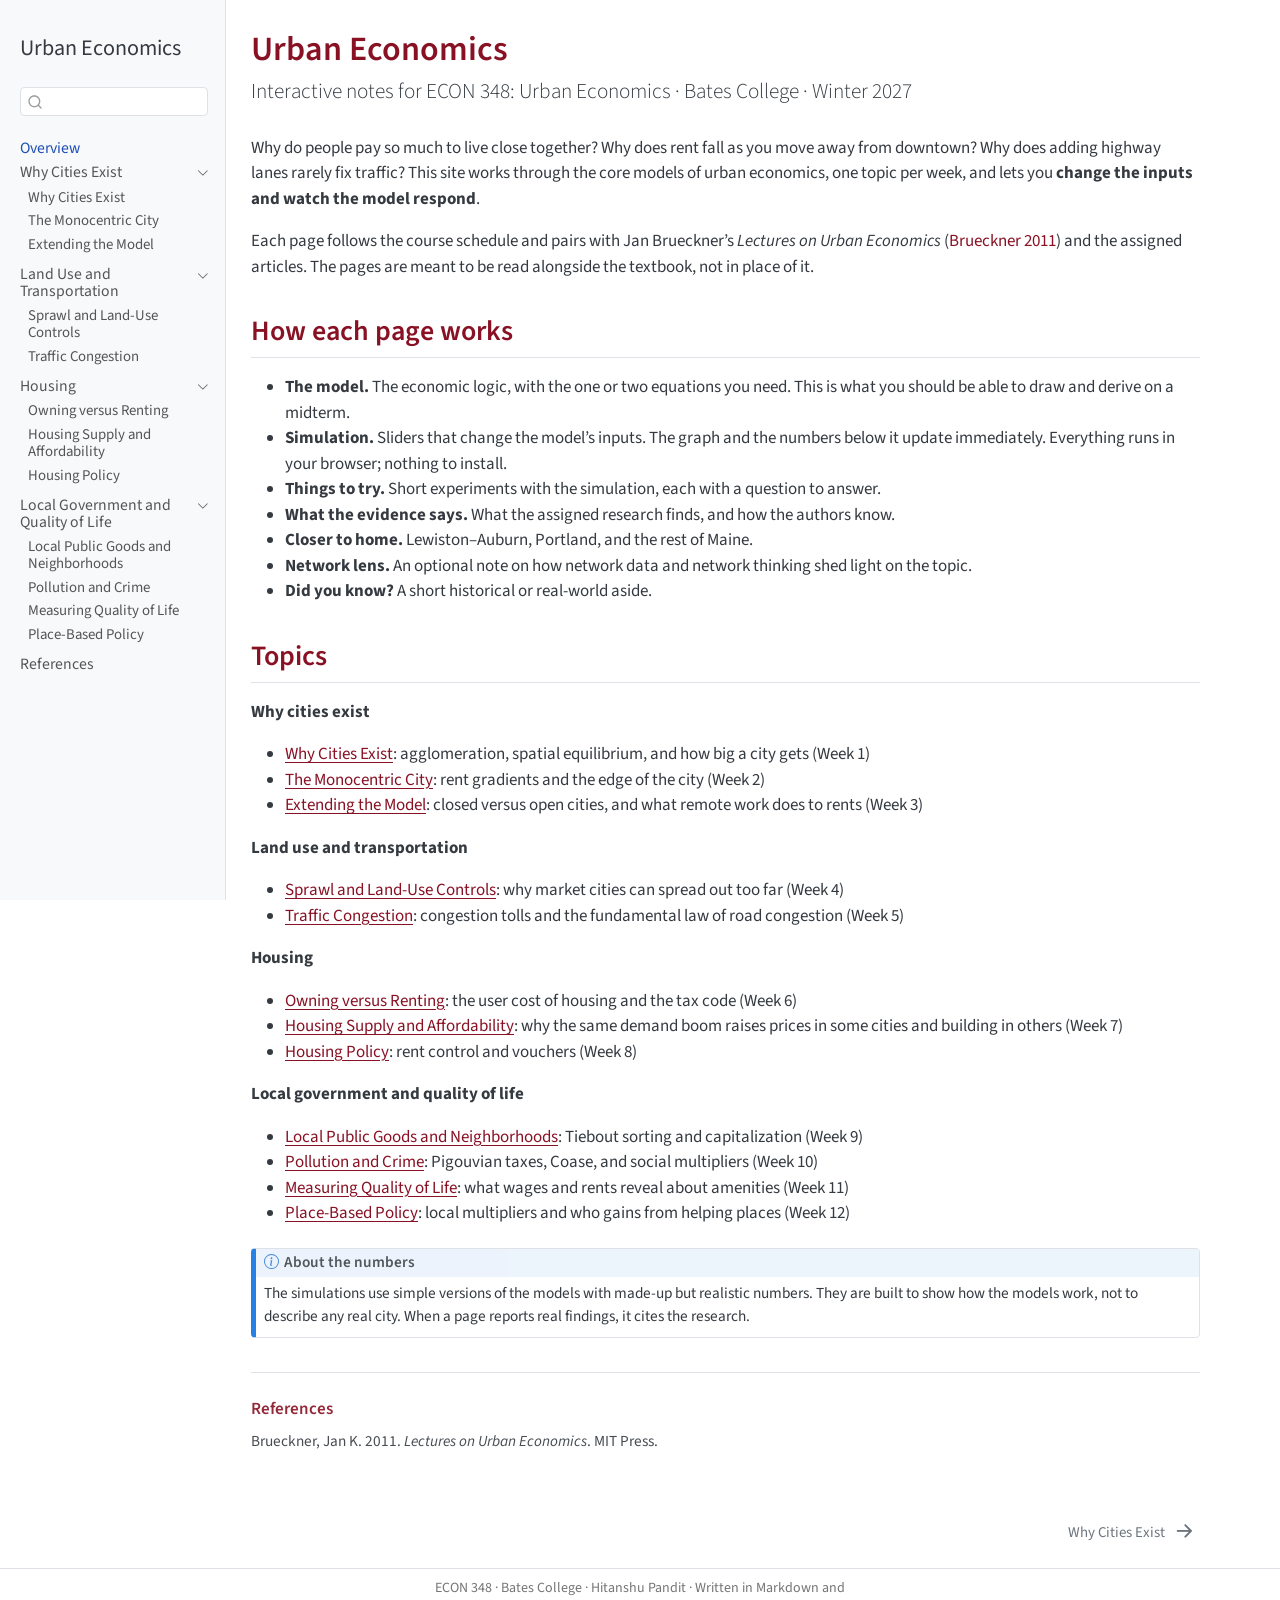
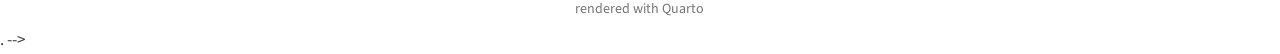
==== commit b2a2948f: "Cat pointer: big blinking cat face when the mouse rests Co-Authored-By: Claude Opus 5.5 <noreply@ant" ====
--- a/docs/index.html
+++ b/docs/index.html
@@ -779,4 +779,131 @@
 
 
 
+<!--
+  Walking cat pointer, the same one as on hitanshupandit.com. Only on a mouse or
+  trackpad; phones and tablets are unchanged. Over links the pointer becomes a paw;
+  if the mouse rests for 4 seconds a big cat face appears and blinks.
+  To remove it, delete everything from here to the closing </script>.
+-->
+<style>
+@media (pointer: fine) {
+  html.hp-cat-on, html.hp-cat-on body, html.hp-cat-on body * { cursor: none !important; }
+  html.hp-cat-on a, html.hp-cat-on a *, html.hp-cat-on button, html.hp-cat-on button *, html.hp-cat-on summary, html.hp-cat-on label { cursor: url("[data-uri]") 16 4, pointer !important; }
+}
+#hp-cat { position: fixed; left: 0; top: 0; width: 56px; height: 34px; z-index: 2147483647; pointer-events: none; display: none; will-change: transform; }
+html.hp-cat-on #hp-cat { display: block; }
+#hp-cat svg { width: 56px; height: 34px; display: block; overflow: visible; filter: drop-shadow(0 0 1px #fff) drop-shadow(0 0 1px #fff) drop-shadow(0 1px 1.5px rgba(0,0,0,.35)); transition: transform .12s ease-out; transform-origin: 50% 50%; }
+#hp-cat.left svg { transform: scaleX(-1); }
+#hp-cat.link, #hp-cat.out { visibility: hidden; }
+#hp-cat .lg { transform-box: fill-box; transform-origin: top center; }
+#hp-cat .tl { transform-box: fill-box; transform-origin: 100% 100%; }
+#hp-cat.walk .lg.a { animation: hpstep .28s ease-in-out infinite alternate; }
+#hp-cat.walk .lg.b { animation: hpstep .28s ease-in-out infinite alternate-reverse; }
+#hp-cat.walk .tl { animation: hpwag .5s ease-in-out infinite alternate; }
+@keyframes hpstep { from { transform: rotate(22deg); } to { transform: rotate(-22deg); } }
+@keyframes hpwag { from { transform: rotate(-10deg); } to { transform: rotate(14deg); } }
+@media (prefers-reduced-motion: reduce) { #hp-cat.walk .lg.a, #hp-cat.walk .lg.b, #hp-cat.walk .tl { animation: none; } }
+#hp-face { position: fixed; left: 0; top: 0; width: 150px; height: 140px; z-index: 2147483647; pointer-events: none; opacity: 0; transform: scale(.6); transition: opacity .35s ease, transform .35s ease; }
+#hp-face svg { width: 150px; height: 140px; display: block; overflow: visible; filter: drop-shadow(0 2px 4px rgba(0,0,0,.25)); }
+html.hp-idle #hp-face { opacity: 1; transform: scale(1); }
+html.hp-idle #hp-cat { visibility: hidden; }
+#hp-face .eye { transform-box: fill-box; transform-origin: center; animation: hpblink 4s infinite; }
+@keyframes hpblink { 0%, 90%, 100% { transform: scaleY(1); } 94% { transform: scaleY(.08); } }
+@media (prefers-reduced-motion: reduce) { #hp-face .eye { animation: none; } #hp-face { transition: none; } }
+@media print { #hp-cat, #hp-face { display: none !important; } }
+</style>
+<script>
+(function () {
+  if (!window.matchMedia || !matchMedia('(pointer: fine)').matches) return;
+  if (document.getElementById('hp-cat')) return;
+  var cat = document.createElement('div');
+  cat.id = 'hp-cat';
+  cat.className = 'out';
+  cat.innerHTML = '<svg viewBox="0 0 120 72" aria-hidden="true"><g fill="#2f2f2f"><path class="tl" d="M28 34 C12 33 6 18 13 7 C15 4 19 5 18 9 C14 17 17 27 30 29 Z"/><rect class="lg b" x="32" y="40" width="8" height="27" rx="4"/><rect class="lg a" x="72" y="40" width="8" height="27" rx="4"/><ellipse cx="56" cy="38" rx="31" ry="14"/><rect class="lg a" x="42" y="42" width="8" height="27" rx="4"/><rect class="lg b" x="82" y="42" width="8" height="27" rx="4"/><path d="M80 34 C82 26 86 22 90 22 L92 14 Z"/><circle cx="96" cy="27" r="12.5"/><path d="M86 20 L88 6 L97 15 Z"/><path d="M97 15 L105 5 L107 20 Z"/></g><circle cx="101" cy="24" r="2.6" fill="#f2d16b"/><path d="M108.5 27.5 L106 29.5 L108.5 31 Z" fill="#f4a3b4"/><path d="M103 30 L117 28 M103 32 L117 34" stroke="#9a9a9a" stroke-width="1" stroke-linecap="round"/></svg>';
+  document.body.appendChild(cat);
+  document.documentElement.classList.add('hp-cat-on');
+  var face = document.createElement('div');
+  face.id = 'hp-face';
+  face.innerHTML = '<svg viewBox="0 0 150 140" aria-hidden="true"><path d="M22 62 L18 6 L62 34 Z M128 62 L132 6 L88 34 Z" fill="#2f2f2f"/><path d="M28 50 L26 20 L50 36 Z M122 50 L124 20 L100 36 Z" fill="#f4a3b4"/><ellipse cx="75" cy="80" rx="62" ry="54" fill="#2f2f2f"/><g class="eye"><ellipse cx="50" cy="74" rx="13" ry="15" fill="#f2d16b"/><ellipse cx="50" cy="75" rx="4" ry="11" fill="#1a1a1a"/><circle cx="54" cy="69" r="2.6" fill="#fff"/></g><g class="eye"><ellipse cx="100" cy="74" rx="13" ry="15" fill="#f2d16b"/><ellipse cx="100" cy="75" rx="4" ry="11" fill="#1a1a1a"/><circle cx="104" cy="69" r="2.6" fill="#fff"/></g><path d="M69 96 L81 96 L75 103 Z" fill="#f4a3b4"/><path d="M75 103 Q75 110 67 111 M75 103 Q75 110 83 111" stroke="#9a9a9a" stroke-width="1.6" fill="none" stroke-linecap="round"/><path d="M58 100 L20 94 M58 105 L20 108 M92 100 L130 94 M92 105 L130 108" stroke="#bdbdbd" stroke-width="1.4" stroke-linecap="round"/></svg>';
+  document.body.appendChild(face);
+  var idleTimer = null, lastY = null;
+  function showFace() {
+    if (cat.classList.contains('out') || lastX === null) return;
+    var fx = Math.min(Math.max(lastX - 75, 4), innerWidth - 154);
+    var fy = Math.min(Math.max(lastY - 70, 4), innerHeight - 144);
+    face.style.left = fx + 'px'; face.style.top = fy + 'px';
+    document.documentElement.classList.add('hp-idle');
+  }
+  function wake() {
+    document.documentElement.classList.remove('hp-idle');
+    clearTimeout(idleTimer);
+    idleTimer = setTimeout(showFace, 4000);
+  }
+  var NOSE_X = 108 * 56 / 120, NOSE_Y = 29 * 34 / 72, lastX = null, stopTimer = null;
+  document.addEventListener('mousemove', function (e) {
+    var x = e.clientX, y = e.clientY;
+    if (lastX !== null && Math.abs(x - lastX) > 1) cat.classList.toggle('left', x < lastX);
+    lastX = x; lastY = y;
+    wake();
+    var dx = cat.classList.contains('left') ? (56 - NOSE_X) : NOSE_X;
+    cat.style.transform = 'translate(' + (x - dx) + 'px,' + (y - NOSE_Y) + 'px)';
+    cat.classList.remove('out');
+    cat.classList.toggle('link', !!(e.target.closest && e.target.closest('a, button, summary, label')));
+    cat.classList.add('walk');
+    clearTimeout(stopTimer);
+    stopTimer = setTimeout(function () { cat.classList.remove('walk'); }, 160);
+  }, { passive: true });
+  document.documentElement.addEventListener('mouseleave', function () { cat.classList.add('out'); document.documentElement.classList.remove('hp-idle'); clearTimeout(idleTimer); });
+  document.addEventListener('mousedown', wake, { passive: true });
+  document.addEventListener('keydown', wake);
+})();
+</script>.
+-->
+<style>
+@media (pointer: fine) {
+  html.hp-cat-on, html.hp-cat-on body, html.hp-cat-on body * { cursor: none !important; }
+  html.hp-cat-on a, html.hp-cat-on a *, html.hp-cat-on button, html.hp-cat-on button *, html.hp-cat-on summary, html.hp-cat-on label { cursor: url("[data-uri]") 16 4, pointer !important; }
+}
+#hp-cat { position: fixed; left: 0; top: 0; width: 56px; height: 34px; z-index: 2147483647; pointer-events: none; display: none; will-change: transform; }
+html.hp-cat-on #hp-cat { display: block; }
+#hp-cat svg { width: 56px; height: 34px; display: block; overflow: visible; filter: drop-shadow(0 0 1px #fff) drop-shadow(0 0 1px #fff) drop-shadow(0 1px 1.5px rgba(0,0,0,.35)); transition: transform .12s ease-out; transform-origin: 50% 50%; }
+#hp-cat.left svg { transform: scaleX(-1); }
+#hp-cat.link, #hp-cat.out { visibility: hidden; }
+#hp-cat .lg { transform-box: fill-box; transform-origin: top center; }
+#hp-cat .tl { transform-box: fill-box; transform-origin: 100% 100%; }
+#hp-cat.walk .lg.a { animation: hpstep .28s ease-in-out infinite alternate; }
+#hp-cat.walk .lg.b { animation: hpstep .28s ease-in-out infinite alternate-reverse; }
+#hp-cat.walk .tl { animation: hpwag .5s ease-in-out infinite alternate; }
+@keyframes hpstep { from { transform: rotate(22deg); } to { transform: rotate(-22deg); } }
+@keyframes hpwag { from { transform: rotate(-10deg); } to { transform: rotate(14deg); } }
+@media (prefers-reduced-motion: reduce) { #hp-cat.walk .lg.a, #hp-cat.walk .lg.b, #hp-cat.walk .tl { animation: none; } }
+@media print { #hp-cat { display: none !important; } }
+</style>
+<script>
+(function () {
+  if (!window.matchMedia || !matchMedia('(pointer: fine)').matches) return;
+  if (document.getElementById('hp-cat')) return;
+  var cat = document.createElement('div');
+  cat.id = 'hp-cat';
+  cat.className = 'out';
+  cat.innerHTML = '<svg viewBox="0 0 120 72" aria-hidden="true"><g fill="#2f2f2f"><path class="tl" d="M28 34 C12 33 6 18 13 7 C15 4 19 5 18 9 C14 17 17 27 30 29 Z"/><rect class="lg b" x="32" y="40" width="8" height="27" rx="4"/><rect class="lg a" x="72" y="40" width="8" height="27" rx="4"/><ellipse cx="56" cy="38" rx="31" ry="14"/><rect class="lg a" x="42" y="42" width="8" height="27" rx="4"/><rect class="lg b" x="82" y="42" width="8" height="27" rx="4"/><path d="M80 34 C82 26 86 22 90 22 L92 14 Z"/><circle cx="96" cy="27" r="12.5"/><path d="M86 20 L88 6 L97 15 Z"/><path d="M97 15 L105 5 L107 20 Z"/></g><circle cx="101" cy="24" r="2.6" fill="#f2d16b"/><path d="M108.5 27.5 L106 29.5 L108.5 31 Z" fill="#f4a3b4"/><path d="M103 30 L117 28 M103 32 L117 34" stroke="#9a9a9a" stroke-width="1" stroke-linecap="round"/></svg>';
+  document.body.appendChild(cat);
+  document.documentElement.classList.add('hp-cat-on');
+  var NOSE_X = 108 * 56 / 120, NOSE_Y = 29 * 34 / 72, lastX = null, stopTimer = null;
+  document.addEventListener('mousemove', function (e) {
+    var x = e.clientX, y = e.clientY;
+    if (lastX !== null && Math.abs(x - lastX) > 1) cat.classList.toggle('left', x < lastX);
+    lastX = x;
+    var dx = cat.classList.contains('left') ? (56 - NOSE_X) : NOSE_X;
+    cat.style.transform = 'translate(' + (x - dx) + 'px,' + (y - NOSE_Y) + 'px)';
+    cat.classList.remove('out');
+    cat.classList.toggle('link', !!(e.target.closest && e.target.closest('a, button, summary, label')));
+    cat.classList.add('walk');
+    clearTimeout(stopTimer);
+    stopTimer = setTimeout(function () { cat.classList.remove('walk'); }, 160);
+  }, { passive: true });
+  document.documentElement.addEventListener('mouseleave', function () { cat.classList.add('out'); });
+})();
+</script>
+
 </body></html>
